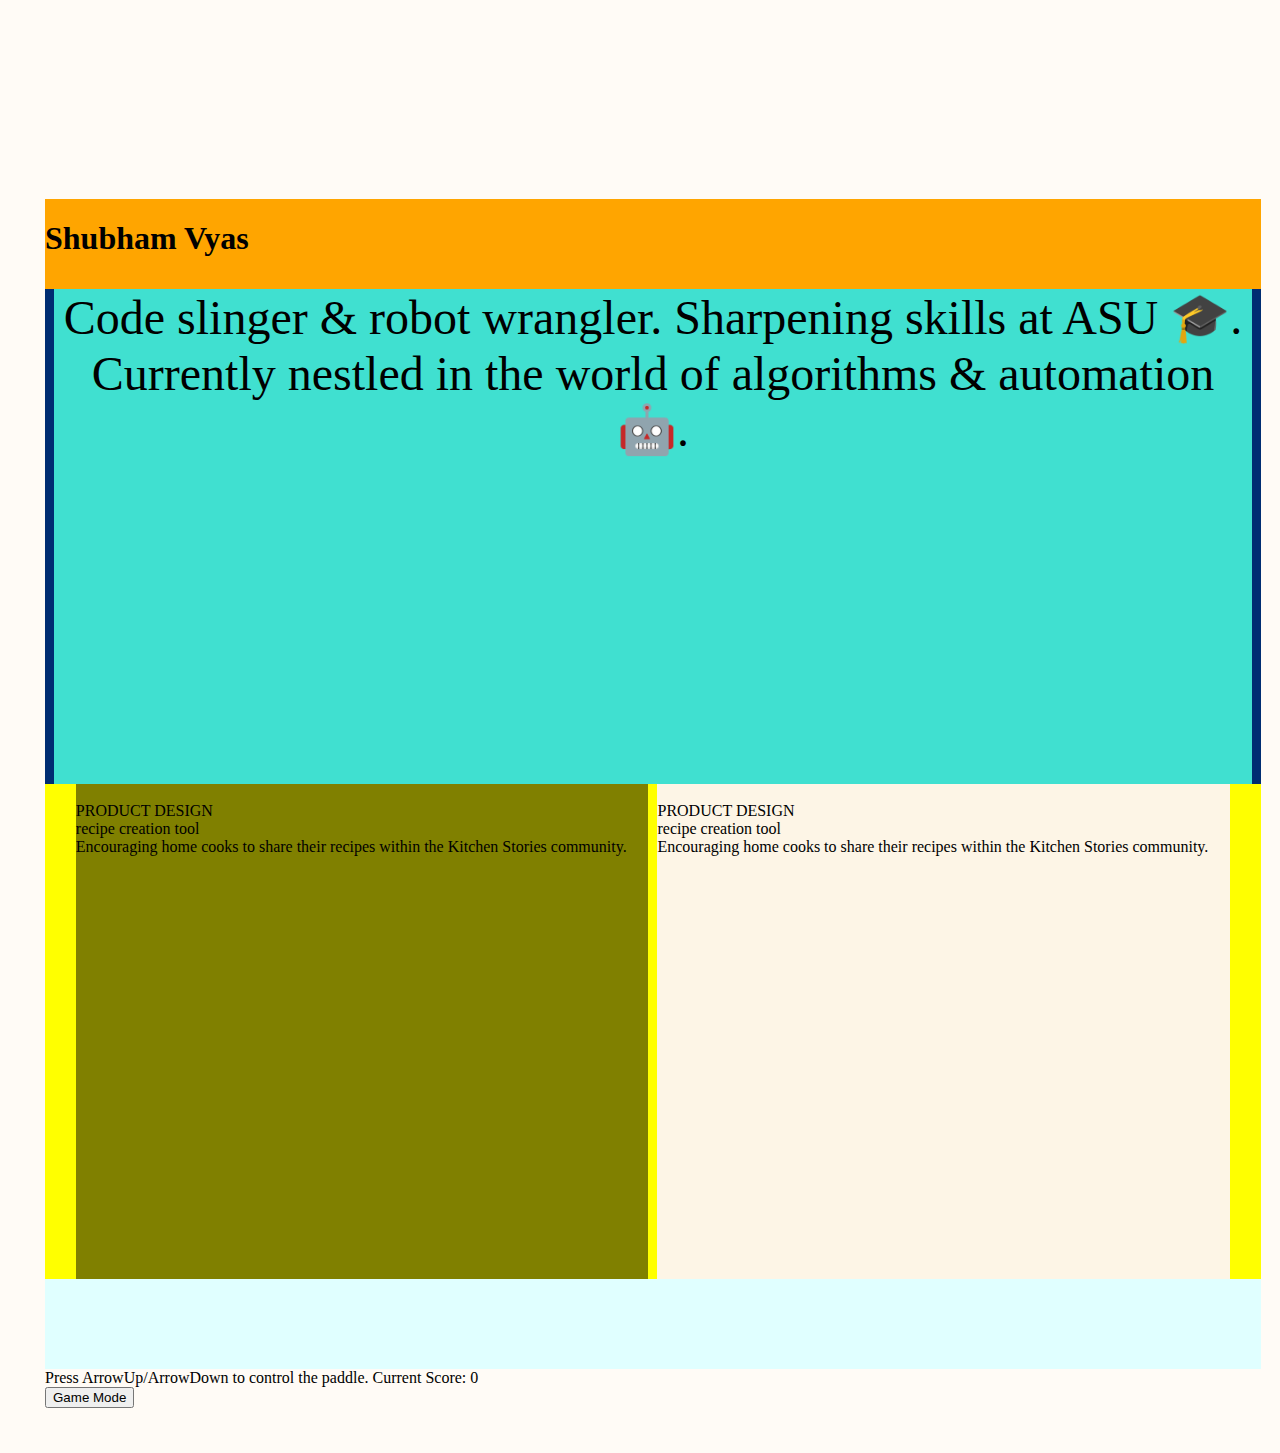
==== index.html @ 84dfbd9e "card structure created | header section updated" ====
<!DOCTYPE html>
<html lang="en">
<head>
  <meta charset="UTF-8">
  <meta http-equiv="X-UA-Compatible" content="IE=edge">
  <meta name="viewport" content="width=device-width, initial-scale=1.0">
  <link rel="stylesheet" href="./css/index.css">
  <link rel="stylesheet" href="https://cdnjs.cloudflare.com/ajax/libs/animate.css/4.1.1/animate.min.css"/>
  <link rel="preconnect" href="https://fonts.googleapis.com">
<link rel="preconnect" href="https://fonts.gstatic.com" crossorigin>
<link href="https://fonts.googleapis.com/css2?family=Flow+Rounded&family=Montserrat:wght@100;200;400;500;600;700&family=Playfair+Display:ital@0;1&family=Roboto+Mono:ital,wght@0,200;0,500;1,700&display=swap" rel="stylesheet">
<script src="./js/pingpong.js"></script>
  <title>Document</title>
</head>
<body>
  <canvas id="pingPongCanvas"></canvas>
  

  <div id="navbar">
    <a href="#home">Home</a>
    <a href="#news">News</a>
    <a href="#contact">Contact</a>
  </div>
  <div class="header">
    <h1>Shubham Vyas</h1>
  </div>
  
  <div class="introduction-container">
    <div class="introduction-inner animate__animated animate__fadeIn">
        Code slinger & robot wrangler.
        Sharpening skills at ASU 🎓. Currently nestled in the 
        world of algorithms & automation 🤖.
    </div>
</div>

  </div>
  <div class="projects">
    <div class="projects-item animate__fadeInUp animate__animated">
      <div class="card-image">
        <!-- <a href="https://shubhamvyas.com"> -->
          <img src="https://plus.unsplash.com/premium_photo-1682125172457-db4ee420e7d2?auto=format&fit=crop&q=80&w=1974&ixlib=rb-4.0.3&ixid=M3wxMjA3fDB8MHxwaG90by1wYWdlfHx8fGVufDB8fHx8fA%3D%3D" alt="">
        <!-- </a> -->
      </div>
      <div class="card-category">
        PRODUCT DESIGN
      </div>
      <div class="card-title">
        recipe creation tool
      </div>
      <div class="card-blurb">
        Encouraging home cooks to share their recipes within the Kitchen Stories community.
      </div>
    </div>

    <div class="projects-item animate__fadeInUp animate__animated">
      <div class="card-image">
        <div class="card-image">
          <!-- <a href="https://shubhamvyas.com"> -->
            <img src="https://images.unsplash.com/photo-1526920929362-5b26677c148c?auto=format&fit=crop&q=80&w=2076&ixlib=rb-4.0.3&ixid=M3wxMjA3fDB8MHxwaG90by1wYWdlfHx8fGVufDB8fHx8fA%3D%3D" alt="">
          <!-- </a> -->
        </div>
      </div>
      <div class="card-category">
        PRODUCT DESIGN
      </div>
      <div class="card-title">
        recipe creation tool
      </div>
      <div class="card-blurb">
        Encouraging home cooks to share their recipes within the Kitchen Stories community.
      </div>
    </div>
    
    
    </div>
    
  </div>
  
  <div class="footer"></div>
  <div class="game-controls">
    <div class="game-instructions">
        Press ArrowUp/ArrowDown to control the paddle. Current Score: <span id="gameScore">0</span>
    </div>
    <button id="gameModeButton">Game Mode</button>
</div>



  </body>
  <script>
    // When the user scrolls down 20px from the top of the document, slide down the navbar
    window.onscroll = function() {scrollFunction()};
    
    function scrollFunction() {
      if (document.body.scrollTop > 20 || document.documentElement.scrollTop > 20) {
        document.getElementById("navbar").style.top = "0";
      } else {
        document.getElementById("navbar").style.top = "-50px";
        
      }
    }



// ... your existing scripts ...



    </script>
    
</html>
---- css/index.css ----
/* Define standard variables and values for website */
body {
  background-color: #FFFBF6;
  margin: 5vh;
  padding: 0; }

#navbar {
  background-color: #FFFBF6;
  position: fixed;
  top: -50px;
  width: 100%;
  display: block;
  transition: top 0.3s;
  height: 10vh; }

#navbar a {
  float: left;
  display: block;
  color: paleturquoise;
  text-align: center;
  padding: 15px;
  text-decoration: none;
  font-size: 17px; }

.header {
  background-color: orange;
  display: flex;
  height: 10vh;
  width: 95vw; }

.introduction-container {
  background-color: #002D72;
  height: 55vh;
  width: 95vw;
  display: grid;
  grid-template-columns: auto auto auto auto;
  grid-column-gap: 1vh;
  font-size: 3rem;
  text-align: center; }

.introduction-inner {
  background-color: turquoise;
  grid-column: 2/4; }

.projects {
  background-color: yellow;
  min-height: 55vh;
  width: 95vw;
  display: grid;
  grid-template-columns: auto auto auto auto;
  grid-auto-rows: 55vh;
  gap: 1vh; }

/* Grid items - odd ones */
.projects > *:nth-child(odd) {
  background-color: olive;
  grid-column: 2; }

/* Grid items - even ones */
.projects > *:nth-child(even) {
  background-color: oldlace;
  grid-column: 3; }

.footer {
  background-color: lightcyan;
  height: 10vh;
  width: 95vw; }

/*# sourceMappingURL=index.css.map */
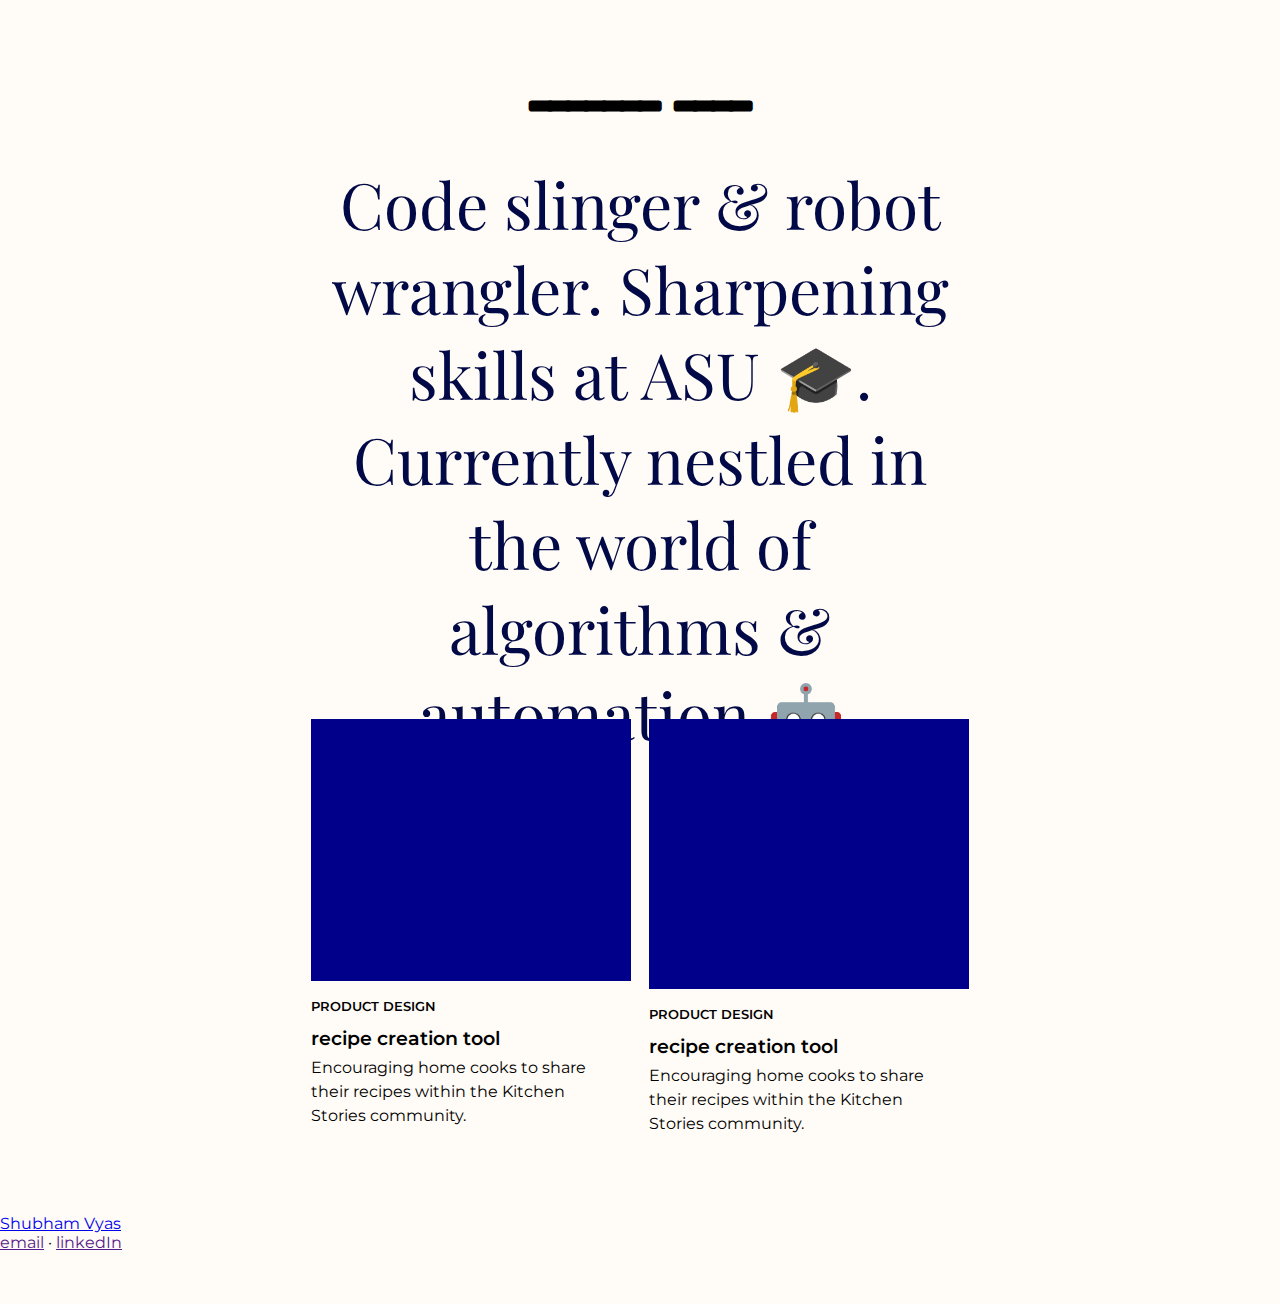
==== commit 4caed232: "footer updated | html strucutre added" ====
--- a/index.html
+++ b/index.html
@@ -13,14 +13,14 @@
   <title>Document</title>
 </head>
 <body>
-  <canvas id="pingPongCanvas"></canvas>
+  <!-- <canvas id="pingPongCanvas"></canvas> -->
   
 
-  <div id="navbar">
+  <!-- <div id="navbar">
     <a href="#home">Home</a>
     <a href="#news">News</a>
     <a href="#contact">Contact</a>
-  </div>
+  </div> -->
   <div class="header">
     <h1>Shubham Vyas</h1>
   </div>
@@ -76,14 +76,17 @@
     
   </div>
   
-  <div class="footer"></div>
-  <div class="game-controls">
-    <div class="game-instructions">
-        Press ArrowUp/ArrowDown to control the paddle. Current Score: <span id="gameScore">0</span>
+  <div class="footer">
+    <div class="name">
+      <a href="shubhamvyas.com">Shubham Vyas</a>
     </div>
-    <button id="gameModeButton">Game Mode</button>
-</div>
-
+    <div class="social">
+      <a href="">email</a> 
+      <span> · </span>
+      <a href="">linkedIn</a>
+    </div>
+  </div>
+  
 
 
   </body>
--- a/css/index.css
+++ b/css/index.css
@@ -1,8 +1,23 @@
 /* Define standard variables and values for website */
+html {
+  height: 100%;
+  display: flex;
+  height: 100%;
+  width: 100%;
+  flex-direction: column;
+  justify-content: center;
+  align-items: center; }
+
 body {
+  height: 100%;
   background-color: #FFFBF6;
-  margin: 5vh;
-  padding: 0; }
+  overflow-x: hidden;
+  font-family: 'Montserrat', sans-serif;
+  position: relative; }
+
+#navbar, .text-container, .header, .introduction-container, .projects, .footer, .text {
+  z-index: 2;
+  position: relative; }
 
 #navbar {
   background-color: #FFFBF6;
@@ -13,57 +28,155 @@
   transition: top 0.3s;
   height: 10vh; }
 
-#navbar a {
-  float: left;
-  display: block;
-  color: paleturquoise;
-  text-align: center;
-  padding: 15px;
-  text-decoration: none;
-  font-size: 17px; }
-
 .header {
-  background-color: orange;
+  margin-top: 5vh;
   display: flex;
-  height: 10vh;
-  width: 95vw; }
+  justify-content: center;
+  align-items: flex-end;
+  min-height: 10vh;
+  width: 100vw;
+  font-family: 'Flow Rounded'; }
 
 .introduction-container {
-  background-color: #002D72;
-  height: 55vh;
-  width: 95vw;
+  margin-top: 2vh;
+  height: 60vh;
+  width: 100vw;
   display: grid;
-  grid-template-columns: auto auto auto auto;
-  grid-column-gap: 1vh;
-  font-size: 3rem;
-  text-align: center; }
+  grid-template-columns: 1fr 25vw 25vw 1fr;
+  /* Adjust the '200px' to your desired fixed width */
+  gap: 2vh;
+  font-size: 4rem;
+  align-items: top;
+  font-weight: 400;
+  color: #020947;
+  font-family: 'Playfair Display'; }
+
+.cryptic_text {
+  font-family: 'Playfair Display'; }
 
 .introduction-inner {
-  background-color: turquoise;
-  grid-column: 2/4; }
+  text-align: center;
+  grid-column: 2/4;
+  display: flex;
+  justify-content: flex;
+  align-items: top;
+  animation: mymove 5s; }
 
+@keyframes mymove {
+  from {
+    font-size: 2rem; }
+  to {
+    font-size: 1rem; } }
 .projects {
-  background-color: yellow;
-  min-height: 55vh;
-  width: 95vw;
+  margin-top: 2vh;
+  min-height: 50vh;
+  width: 100vw;
   display: grid;
-  grid-template-columns: auto auto auto auto;
+  grid-template-columns: 1fr 25vw 25vw 1fr;
+  /* Adjust the '200px' to your desired fixed width */
   grid-auto-rows: 55vh;
-  gap: 1vh; }
+  gap: 2vh; }
 
 /* Grid items - odd ones */
 .projects > *:nth-child(odd) {
-  background-color: olive;
-  grid-column: 2; }
+  grid-column: 2;
+  height: 90%;
+  display: flex;
+  flex-direction: column; }
 
 /* Grid items - even ones */
 .projects > *:nth-child(even) {
-  background-color: oldlace;
-  grid-column: 3; }
+  height: 90%;
+  grid-column: 3;
+  display: flex;
+  flex-direction: column; }
+
+.card-image {
+  background-color: darkblue;
+  height: 30vh;
+  width: 100%;
+  display: flex; }
+
+.card-image > img {
+  width: 100%;
+  height: auto;
+  object-fit: cover; }
+
+.card-category {
+  height: 2%;
+  width: 90%;
+  padding: 2vh;
+  padding-left: 0;
+  font-weight: 600;
+  font-size: .8rem; }
+
+.card-title {
+  height: 5%;
+  width: 90%;
+  font-weight: 600;
+  font-size: 1.2rem; }
+
+.card-blurb {
+  padding-top: .5rem;
+  line-height: 1.5rem;
+  height: 25%;
+  width: 90%; }
 
 .footer {
-  background-color: lightcyan;
   height: 10vh;
-  width: 95vw; }
+  width: 100vw; }
+
+@media (max-height: 680px), screen and (orientation: portrait) {
+  body {
+    width: 90vw; }
+
+  .header {
+    font-size: .7rem;
+    justify-content: flex-start; }
+
+  .projects {
+    width: 90vw;
+    gap: 1px; }
+
+  .introduction-inner {
+    grid-column: 1/5;
+    font-size: 2rem;
+    text-align: left; }
+
+  .projects-item {
+    grid-column: 1/5 !important; } }
+.game-controls {
+  position: fixed;
+  bottom: 20px;
+  left: 50%;
+  transform: translateX(-50%);
+  z-index: 3;
+  background-color: rgba(255, 251, 246, 0.8);
+  padding: 10px;
+  border-radius: 8px; }
+
+.game-instructions {
+  display: inline-block;
+  margin-right: 20px; }
+
+button#gameModeButton {
+  background-color: #020947;
+  color: white;
+  border: none;
+  border-radius: 5px;
+  padding: 5px 15px;
+  cursor: pointer; }
+
+body.game-mode #navbar, body.game-mode .text-container, body.game-mode .header, body.game-mode .introduction-container, body.game-mode .projects, body.game-mode .footer, body.game-mode .text {
+  display: none; }
+
+body.game-mode .game-controls {
+  bottom: 50%;
+  transform: translate(-50%, 50%); }
+
+canvas {
+  position: absolute;
+  top: 0;
+  left: 0; }
 
 /*# sourceMappingURL=index.css.map */
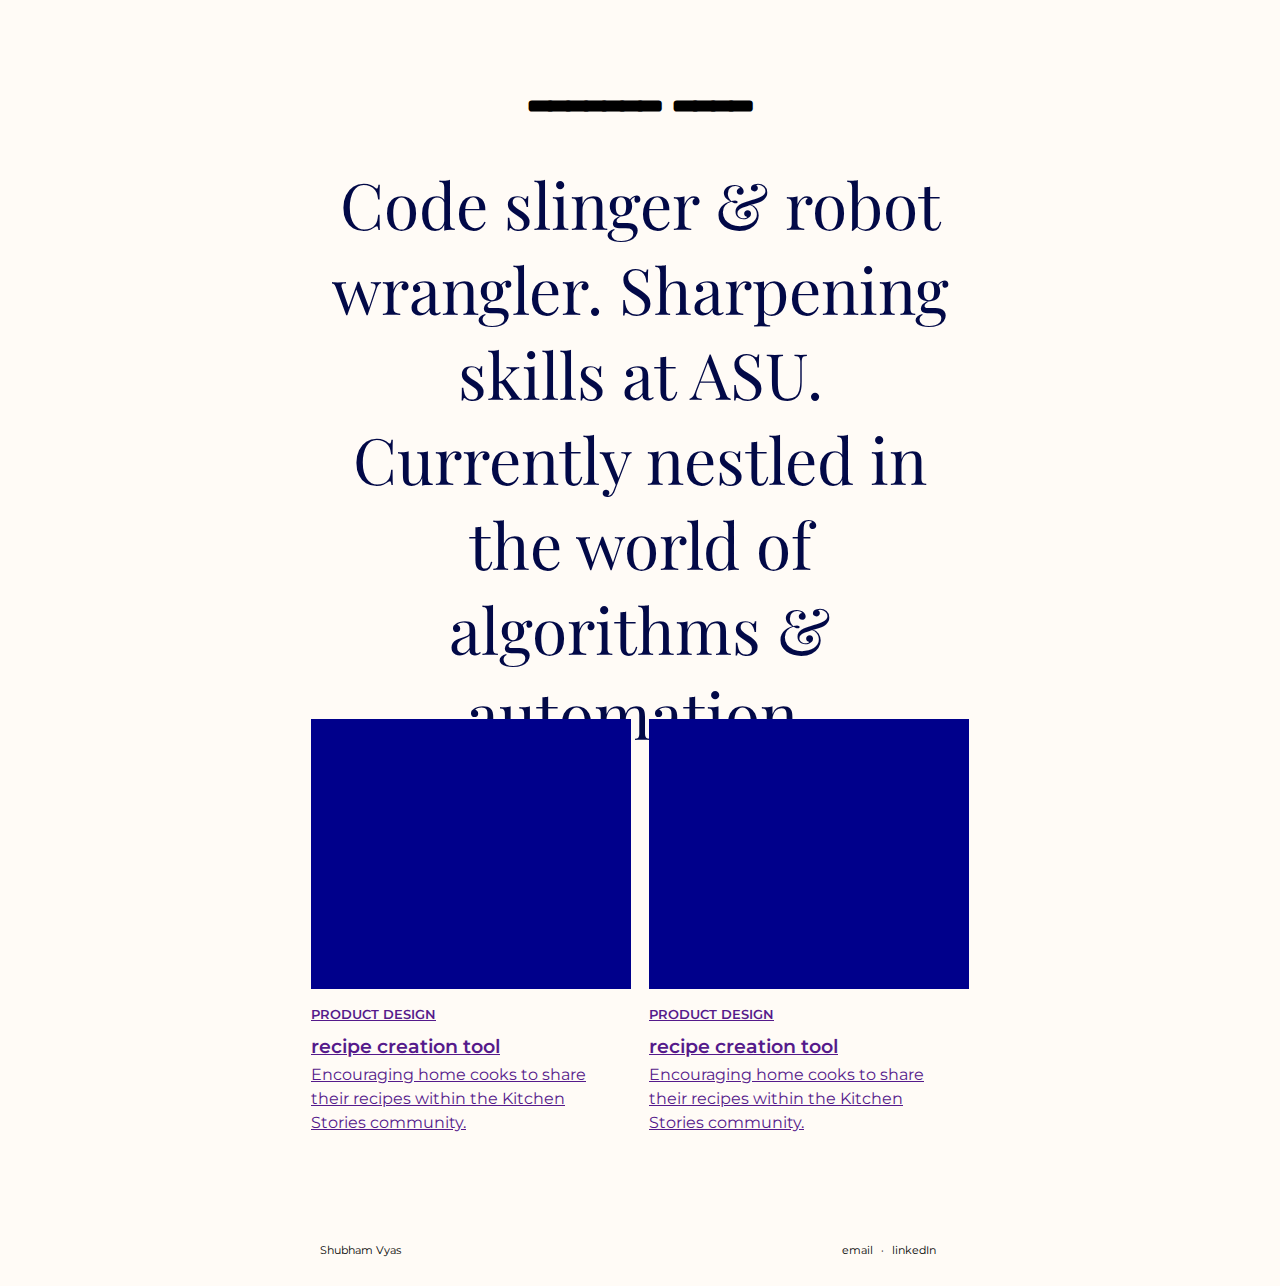
==== commit c672eb26: "HTML structure added to enable links in cards." ====
--- a/index.html
+++ b/index.html
@@ -28,13 +28,14 @@
   <div class="introduction-container">
     <div class="introduction-inner animate__animated animate__fadeIn">
         Code slinger & robot wrangler.
-        Sharpening skills at ASU 🎓. Currently nestled in the 
-        world of algorithms & automation 🤖.
+        Sharpening skills at ASU. Currently nestled in the 
+        world of algorithms & automation.
     </div>
 </div>
 
   </div>
   <div class="projects">
+    <a class="card-anchor"href="">
     <div class="projects-item animate__fadeInUp animate__animated">
       <div class="card-image">
         <!-- <a href="https://shubhamvyas.com"> -->
@@ -51,7 +52,8 @@
         Encouraging home cooks to share their recipes within the Kitchen Stories community.
       </div>
     </div>
-
+  </a>
+  <a class="card-anchor"href="">
     <div class="projects-item animate__fadeInUp animate__animated">
       <div class="card-image">
         <div class="card-image">
@@ -70,9 +72,9 @@
         Encouraging home cooks to share their recipes within the Kitchen Stories community.
       </div>
     </div>
-    
-    
+
     </div>
+  </a>
     
   </div>
   
--- a/css/index.css
+++ b/css/index.css
@@ -123,8 +123,35 @@
   width: 90%; }
 
 .footer {
-  height: 10vh;
-  width: 100vw; }
+  height: 8vh;
+  width: 50vw;
+  margin: 0 auto;
+  display: grid;
+  grid-template-columns: 75% 25%;
+  gap: 1vh;
+  font-size: .7rem; }
+
+.name > a {
+  text-decoration: none;
+  color: inherit; }
+
+.social > a {
+  text-decoration: none;
+  color: inherit; }
+
+.social > span {
+  padding-left: .5rem;
+  padding-right: .5rem; }
+
+.name {
+  display: flex;
+  justify-content: flex-start;
+  align-items: center; }
+
+.social {
+  display: flex;
+  justify-content: center;
+  align-items: center; }
 
 @media (max-height: 680px), screen and (orientation: portrait) {
   body {
@@ -144,39 +171,27 @@
     text-align: left; }
 
   .projects-item {
-    grid-column: 1/5 !important; } }
-.game-controls {
-  position: fixed;
-  bottom: 20px;
-  left: 50%;
-  transform: translateX(-50%);
-  z-index: 3;
-  background-color: rgba(255, 251, 246, 0.8);
-  padding: 10px;
-  border-radius: 8px; }
+    grid-column: 1/5 !important; }
 
-.game-instructions {
-  display: inline-block;
-  margin-right: 20px; }
+  .footer {
+    grid-template-columns: 100%;
+    grid-template-rows: 3vh 3vh;
+    gap: 0; }
 
-button#gameModeButton {
-  background-color: #020947;
-  color: white;
-  border: none;
-  border-radius: 5px;
-  padding: 5px 15px;
-  cursor: pointer; }
+  .social {
+    height: 100%;
+    width: 100%;
+    grid-row: 1;
+    grid-column: 1;
+    padding: 0;
+    margin: 0; }
 
-body.game-mode #navbar, body.game-mode .text-container, body.game-mode .header, body.game-mode .introduction-container, body.game-mode .projects, body.game-mode .footer, body.game-mode .text {
-  display: none; }
-
-body.game-mode .game-controls {
-  bottom: 50%;
-  transform: translate(-50%, 50%); }
-
-canvas {
-  position: absolute;
-  top: 0;
-  left: 0; }
+  .name {
+    height: 100%;
+    width: 100%;
+    grid-row: 2;
+    padding: 0;
+    margin: 0;
+    justify-content: center; } }
 
 /*# sourceMappingURL=index.css.map */
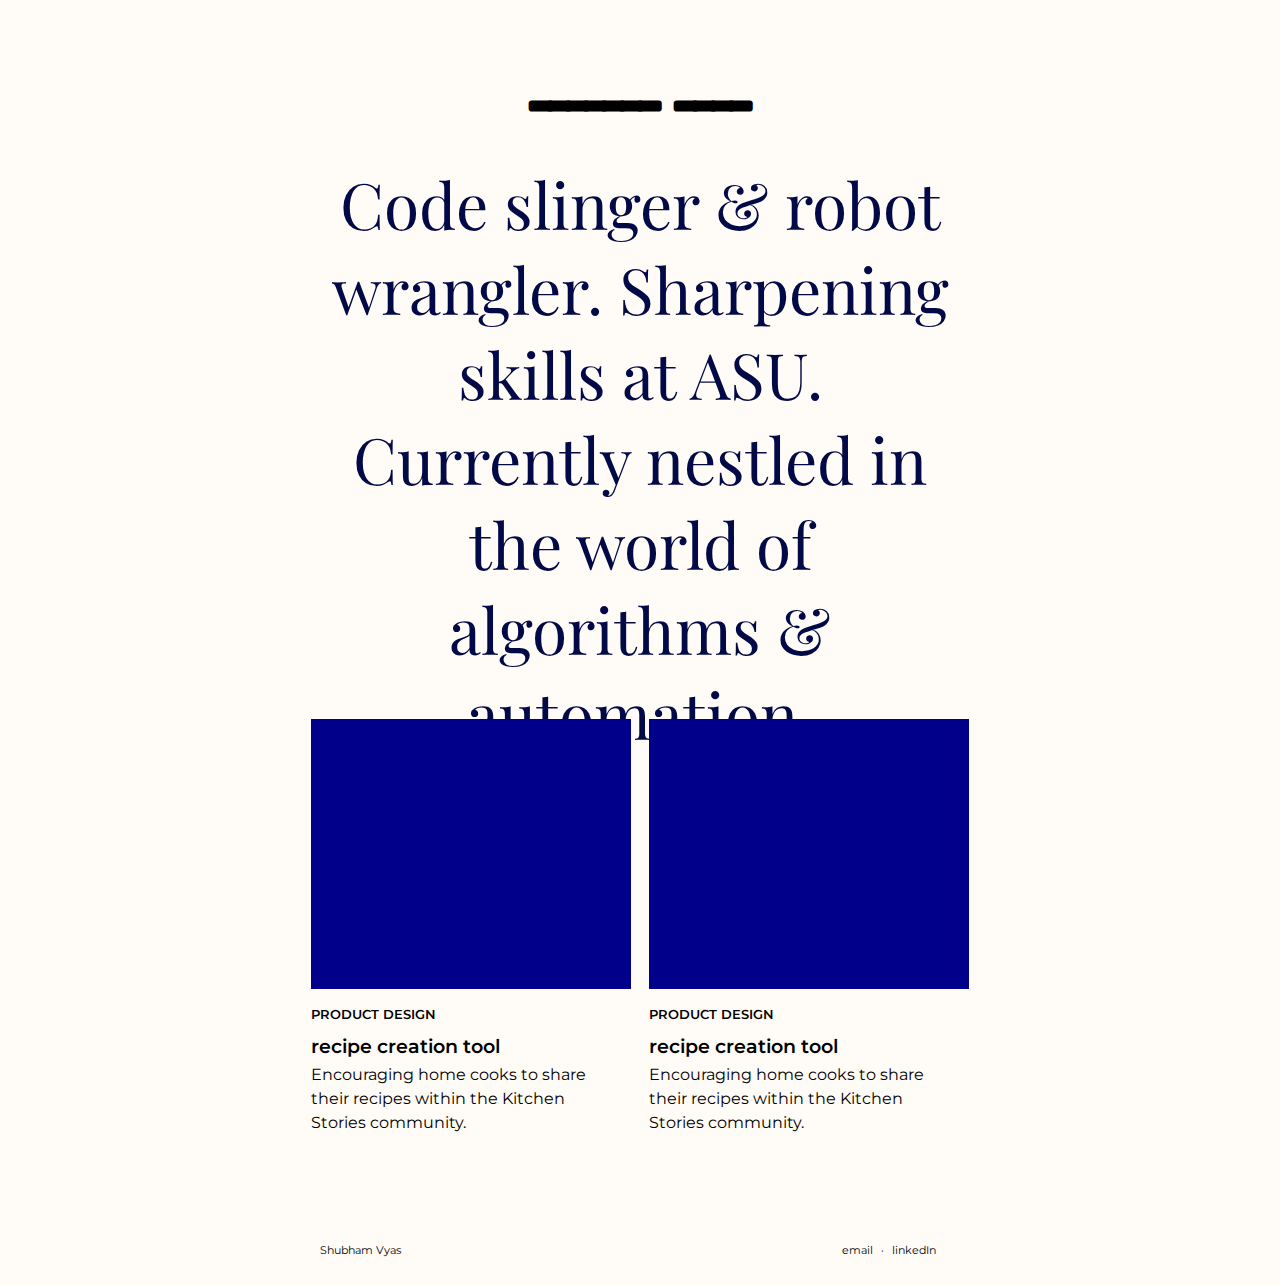
==== commit 2dc9094d: "footer links updated" ====
--- a/index.html
+++ b/index.html
@@ -80,12 +80,12 @@
   
   <div class="footer">
     <div class="name">
-      <a href="shubhamvyas.com">Shubham Vyas</a>
+      <a href="https://shubhamvyas.com">Shubham Vyas</a>
     </div>
     <div class="social">
-      <a href="">email</a> 
+      <a href="mailto:svyas10@asu.com" target="_blank">email</a> 
       <span> · </span>
-      <a href="">linkedIn</a>
+      <a href="https://www.linkedin.com/in/vyashubham/" target="_blank">linkedIn</a>
     </div>
   </div>
   
--- a/css/index.css
+++ b/css/index.css
@@ -15,9 +15,9 @@
   font-family: 'Montserrat', sans-serif;
   position: relative; }
 
-#navbar, .text-container, .header, .introduction-container, .projects, .footer, .text {
-  z-index: 2;
-  position: relative; }
+.card-anchor {
+  text-decoration: none;
+  color: inherit; }
 
 #navbar {
   background-color: #FFFBF6;
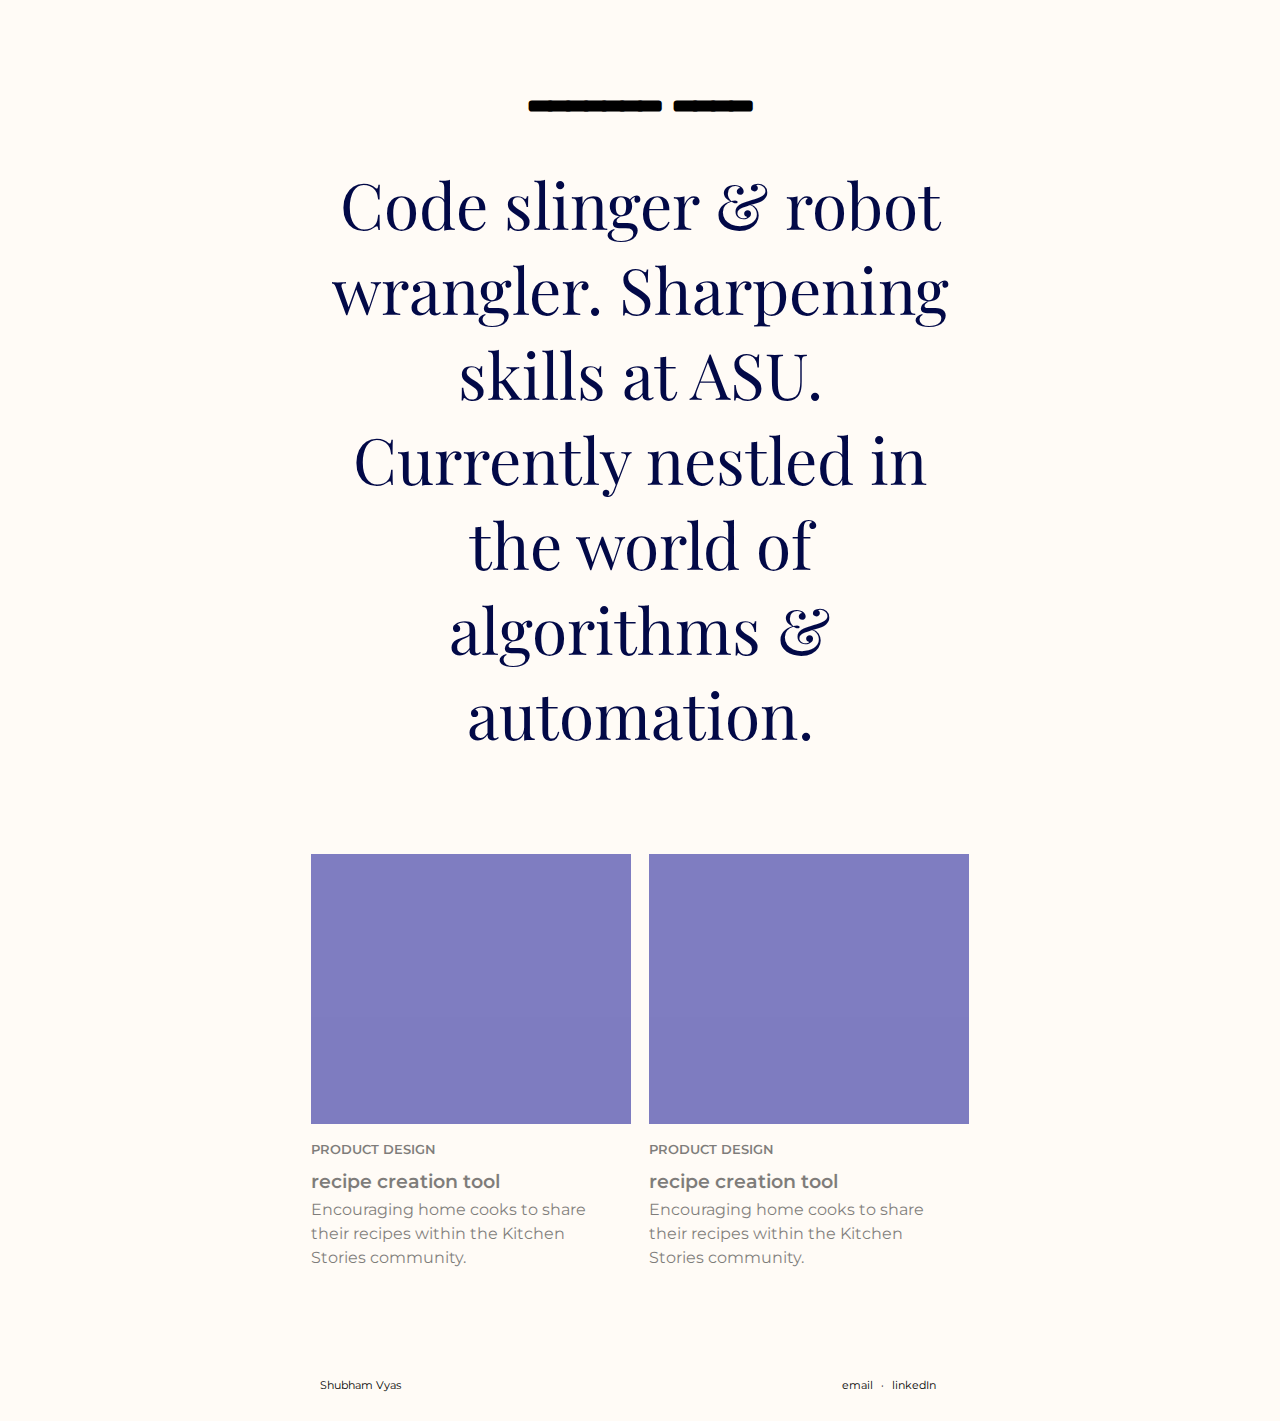
==== commit ea7efc1d: "cade fadein animation added" ====
--- a/index.html
+++ b/index.html
@@ -1,116 +1,141 @@
 <!DOCTYPE html>
 <html lang="en">
-<head>
-  <meta charset="UTF-8">
-  <meta http-equiv="X-UA-Compatible" content="IE=edge">
-  <meta name="viewport" content="width=device-width, initial-scale=1.0">
-  <link rel="stylesheet" href="./css/index.css">
-  <link rel="stylesheet" href="https://cdnjs.cloudflare.com/ajax/libs/animate.css/4.1.1/animate.min.css"/>
-  <link rel="preconnect" href="https://fonts.googleapis.com">
-<link rel="preconnect" href="https://fonts.gstatic.com" crossorigin>
-<link href="https://fonts.googleapis.com/css2?family=Flow+Rounded&family=Montserrat:wght@100;200;400;500;600;700&family=Playfair+Display:ital@0;1&family=Roboto+Mono:ital,wght@0,200;0,500;1,700&display=swap" rel="stylesheet">
-<script src="./js/pingpong.js"></script>
-  <title>Document</title>
-</head>
-<body>
-  <!-- <canvas id="pingPongCanvas"></canvas> -->
-  
+    <head>
+        <meta charset="UTF-8" />
+        <meta http-equiv="X-UA-Compatible" content="IE=edge" />
+        <meta name="viewport" content="width=device-width, initial-scale=1.0" />
+        <link rel="stylesheet" href="./css/index.css" />
+        <link rel="stylesheet" href="https://cdnjs.cloudflare.com/ajax/libs/animate.css/4.1.1/animate.min.css" />
+        <link rel="preconnect" href="https://fonts.googleapis.com" />
+        <link rel="preconnect" href="https://fonts.gstatic.com" crossorigin />
+        <link href="https://fonts.googleapis.com/css2?family=Flow+Rounded&family=Montserrat:wght@100;200;400;500;600;700&family=Playfair+Display:ital@0;1&family=Roboto+Mono:ital,wght@0,200;0,500;1,700&display=swap" rel="stylesheet" />
+        <!-- <script src="./js/pingpong.js"></script> -->
+        <title>Document</title>
+        <style>
+            /* Initial CSS styles */
+            .your-element {
+                /* display: block; */
+                opacity: 0.5;
+                transition: opacity 0.3s ease-in-out; /* smooth transition */
+                /* Just adding some styles to visualize the element. You can remove or adjust these */
+                /* width: 100%;
+            height: 20vh; */
+                background-color: red;
+                /* margin: 1000px 0; Large margin to ensure scrolling */
+            }
+        </style>
+    </head>
+    <body>
+        <!-- <canvas id="pingPongCanvas"></canvas> -->
 
-  <!-- <div id="navbar">
+        <!-- <div id="navbar">
     <a href="#home">Home</a>
     <a href="#news">News</a>
     <a href="#contact">Contact</a>
   </div> -->
-  <div class="header">
-    <h1>Shubham Vyas</h1>
-  </div>
-  
-  <div class="introduction-container">
-    <div class="introduction-inner animate__animated animate__fadeIn">
-        Code slinger & robot wrangler.
-        Sharpening skills at ASU. Currently nestled in the 
-        world of algorithms & automation.
-    </div>
-</div>
+        <div class="header animate__animated animate__headShake">
+            <h1>Shubham Vyas</h1>
+        </div>
 
-  </div>
-  <div class="projects">
-    <a class="card-anchor"href="">
-    <div class="projects-item animate__fadeInUp animate__animated">
-      <div class="card-image">
-        <!-- <a href="https://shubhamvyas.com"> -->
-          <img src="https://plus.unsplash.com/premium_photo-1682125172457-db4ee420e7d2?auto=format&fit=crop&q=80&w=1974&ixlib=rb-4.0.3&ixid=M3wxMjA3fDB8MHxwaG90by1wYWdlfHx8fGVufDB8fHx8fA%3D%3D" alt="">
-        <!-- </a> -->
-      </div>
-      <div class="card-category">
-        PRODUCT DESIGN
-      </div>
-      <div class="card-title">
-        recipe creation tool
-      </div>
-      <div class="card-blurb">
-        Encouraging home cooks to share their recipes within the Kitchen Stories community.
-      </div>
-    </div>
-  </a>
-  <a class="card-anchor"href="">
-    <div class="projects-item animate__fadeInUp animate__animated">
-      <div class="card-image">
-        <div class="card-image">
-          <!-- <a href="https://shubhamvyas.com"> -->
-            <img src="https://images.unsplash.com/photo-1526920929362-5b26677c148c?auto=format&fit=crop&q=80&w=2076&ixlib=rb-4.0.3&ixid=M3wxMjA3fDB8MHxwaG90by1wYWdlfHx8fGVufDB8fHx8fA%3D%3D" alt="">
-          <!-- </a> -->
+        <div class="introduction-container">
+            <div class="introduction-inner animate__animated animate__fadeIn">
+                Code slinger & robot wrangler. Sharpening skills at ASU. Currently nestled in the world of algorithms & automation.
+            </div>
         </div>
-      </div>
-      <div class="card-category">
-        PRODUCT DESIGN
-      </div>
-      <div class="card-title">
-        recipe creation tool
-      </div>
-      <div class="card-blurb">
-        Encouraging home cooks to share their recipes within the Kitchen Stories community.
-      </div>
-    </div>
 
-    </div>
-  </a>
-    
-  </div>
-  
-  <div class="footer">
-    <div class="name">
-      <a href="https://shubhamvyas.com">Shubham Vyas</a>
-    </div>
-    <div class="social">
-      <a href="mailto:svyas10@asu.com" target="_blank">email</a> 
-      <span> · </span>
-      <a href="https://www.linkedin.com/in/vyashubham/" target="_blank">linkedIn</a>
-    </div>
-  </div>
-  
+        <div class="projects">
+            <a class="card-anchor" href="">
+                <div class="projects-item animate__fadeInUp animate__animated">
+                    <div class="card-image">
+                        <!-- <a href="https://shubhamvyas.com"> -->
+                        <img src="https://plus.unsplash.com/premium_photo-1682125172457-db4ee420e7d2?auto=format&fit=crop&q=80&w=1974&ixlib=rb-4.0.3&ixid=M3wxMjA3fDB8MHxwaG90by1wYWdlfHx8fGVufDB8fHx8fA%3D%3D" alt="" />
+                        <!-- </a> -->
+                    </div>
+                    <div class="card-category">
+                        PRODUCT DESIGN
+                    </div>
+                    <div class="card-title">
+                        recipe creation tool
+                    </div>
+                    <div class="card-blurb">
+                        Encouraging home cooks to share their recipes within the Kitchen Stories community.
+                    </div>
+                </div>
+            </a>
+            <a class="card-anchor" href="">
+                <div class="projects-item animate__fadeInUp animate__animated">
+                    <div class="card-image">
+                        <div class="card-image">
+                            <!-- <a href="https://shubhamvyas.com"> -->
+                            <img src="https://images.unsplash.com/photo-1526920929362-5b26677c148c?auto=format&fit=crop&q=80&w=2076&ixlib=rb-4.0.3&ixid=M3wxMjA3fDB8MHxwaG90by1wYWdlfHx8fGVufDB8fHx8fA%3D%3D" alt="" />
+                            <!-- </a> -->
+                        </div>
+                    </div>
+                    <div class="card-category">
+                        PRODUCT DESIGN
+                    </div>
+                    <div class="card-title">
+                        recipe creation tool
+                    </div>
+                    <div class="card-blurb">
+                        Encouraging home cooks to share their recipes within the Kitchen Stories community.
+                    </div>
+                </div>
+            </a>
+            
+        </div>
 
+        <div class="footer">
+            <div class="name">
+                <a href="https://shubhamvyas.com">Shubham Vyas</a>
+            </div>
+            <div class="social">
+                <a href="mailto:svyas10@asu.com" target="_blank">email</a>
+                <span> · </span>
+                <a href="https://www.linkedin.com/in/vyashubham/" target="_blank">linkedIn</a>
+            </div>
+        </div>
+    </body>
+    <script>
+        // When the user scrolls down 20px from the top of the document, slide down the navbar
+        window.onscroll = function () {
+            scrollFunction();
+        };
 
-  </body>
-  <script>
-    // When the user scrolls down 20px from the top of the document, slide down the navbar
-    window.onscroll = function() {scrollFunction()};
-    
-    function scrollFunction() {
-      if (document.body.scrollTop > 20 || document.documentElement.scrollTop > 20) {
-        document.getElementById("navbar").style.top = "0";
-      } else {
-        document.getElementById("navbar").style.top = "-50px";
-        
-      }
-    }
+        function scrollFunction() {
+            if (document.body.scrollTop > 20 || document.documentElement.scrollTop > 20) {
+                document.getElementById("navbar").style.top = "0";
+            } else {
+                document.getElementById("navbar").style.top = "-50px";
+            }
+        }
 
+        // ... your existing scripts ...
+        const elements = document.querySelectorAll(".projects > *:nth-child(odd), .projects > *:nth-child(even)");
 
+        const isInViewport = (elem) => {
+            const bounding = elem.getBoundingClientRect();
+            return (
+                bounding.top + bounding.height / 2 >= 0 &&
+                bounding.left + bounding.width / 2 >= 0 &&
+                bounding.bottom - bounding.height / 2 <= (window.innerHeight || document.documentElement.clientHeight) &&
+                bounding.right - bounding.width / 2 <= (window.innerWidth || document.documentElement.clientWidth)
+            );
+        };
 
-// ... your existing scripts ...
+        const checkOpacity = () => {
+            elements.forEach((element) => {
+                if (isInViewport(element)) {
+                    element.style.opacity = "1";
+                } else {
+                    element.style.opacity = "0.5";
+                }
+            });
+        };
 
+        window.addEventListener("scroll", checkOpacity);
 
-
+        // Initial check
+        document.addEventListener("DOMContentLoaded", checkOpacity);
     </script>
-    
-</html>+</html>
--- a/css/index.css
+++ b/css/index.css
@@ -39,7 +39,7 @@
 
 .introduction-container {
   margin-top: 2vh;
-  height: 60vh;
+  height: 75vh;
   width: 100vw;
   display: grid;
   grid-template-columns: 1fr 25vw 25vw 1fr;
@@ -51,9 +51,6 @@
   color: #020947;
   font-family: 'Playfair Display'; }
 
-.cryptic_text {
-  font-family: 'Playfair Display'; }
-
 .introduction-inner {
   text-align: center;
   grid-column: 2/4;
@@ -62,11 +59,6 @@
   align-items: top;
   animation: mymove 5s; }
 
-@keyframes mymove {
-  from {
-    font-size: 2rem; }
-  to {
-    font-size: 1rem; } }
 .projects {
   margin-top: 2vh;
   min-height: 50vh;
@@ -78,18 +70,30 @@
   gap: 2vh; }
 
 /* Grid items - odd ones */
-.projects > *:nth-child(odd) {
+.projects > * {
   grid-column: 2;
   height: 90%;
   display: flex;
-  flex-direction: column; }
+  flex-direction: column;
+  opacity: 0.5;
+  transition: opacity 0.3s ease-in-out;
+  /* smooth transition */
+  /* Just adding some styles to visualize the element. You can remove or adjust these */
+  /* width: 100%;
+            height: 20vh; */ }
 
 /* Grid items - even ones */
 .projects > *:nth-child(even) {
   height: 90%;
   grid-column: 3;
   display: flex;
-  flex-direction: column; }
+  flex-direction: column;
+  opacity: 0.5;
+  transition: opacity 0.3s ease-in-out;
+  /* smooth transition */
+  /* Just adding some styles to visualize the element. You can remove or adjust these */
+  /* width: 100%;
+            height: 20vh; */ }
 
 .card-image {
   background-color: darkblue;
@@ -121,6 +125,16 @@
   line-height: 1.5rem;
   height: 25%;
   width: 90%; }
+
+.cardfade {
+  opacity: 0.5;
+  transition: opacity 0.3s ease-in-out;
+  /* smooth transition */
+  /* Just adding some styles to visualize the element. You can remove or adjust these */
+  width: 200px;
+  height: 200px;
+  background-color: red;
+  /* margin: 1000px 0; Large margin to ensure scrolling */ }
 
 .footer {
   height: 8vh;
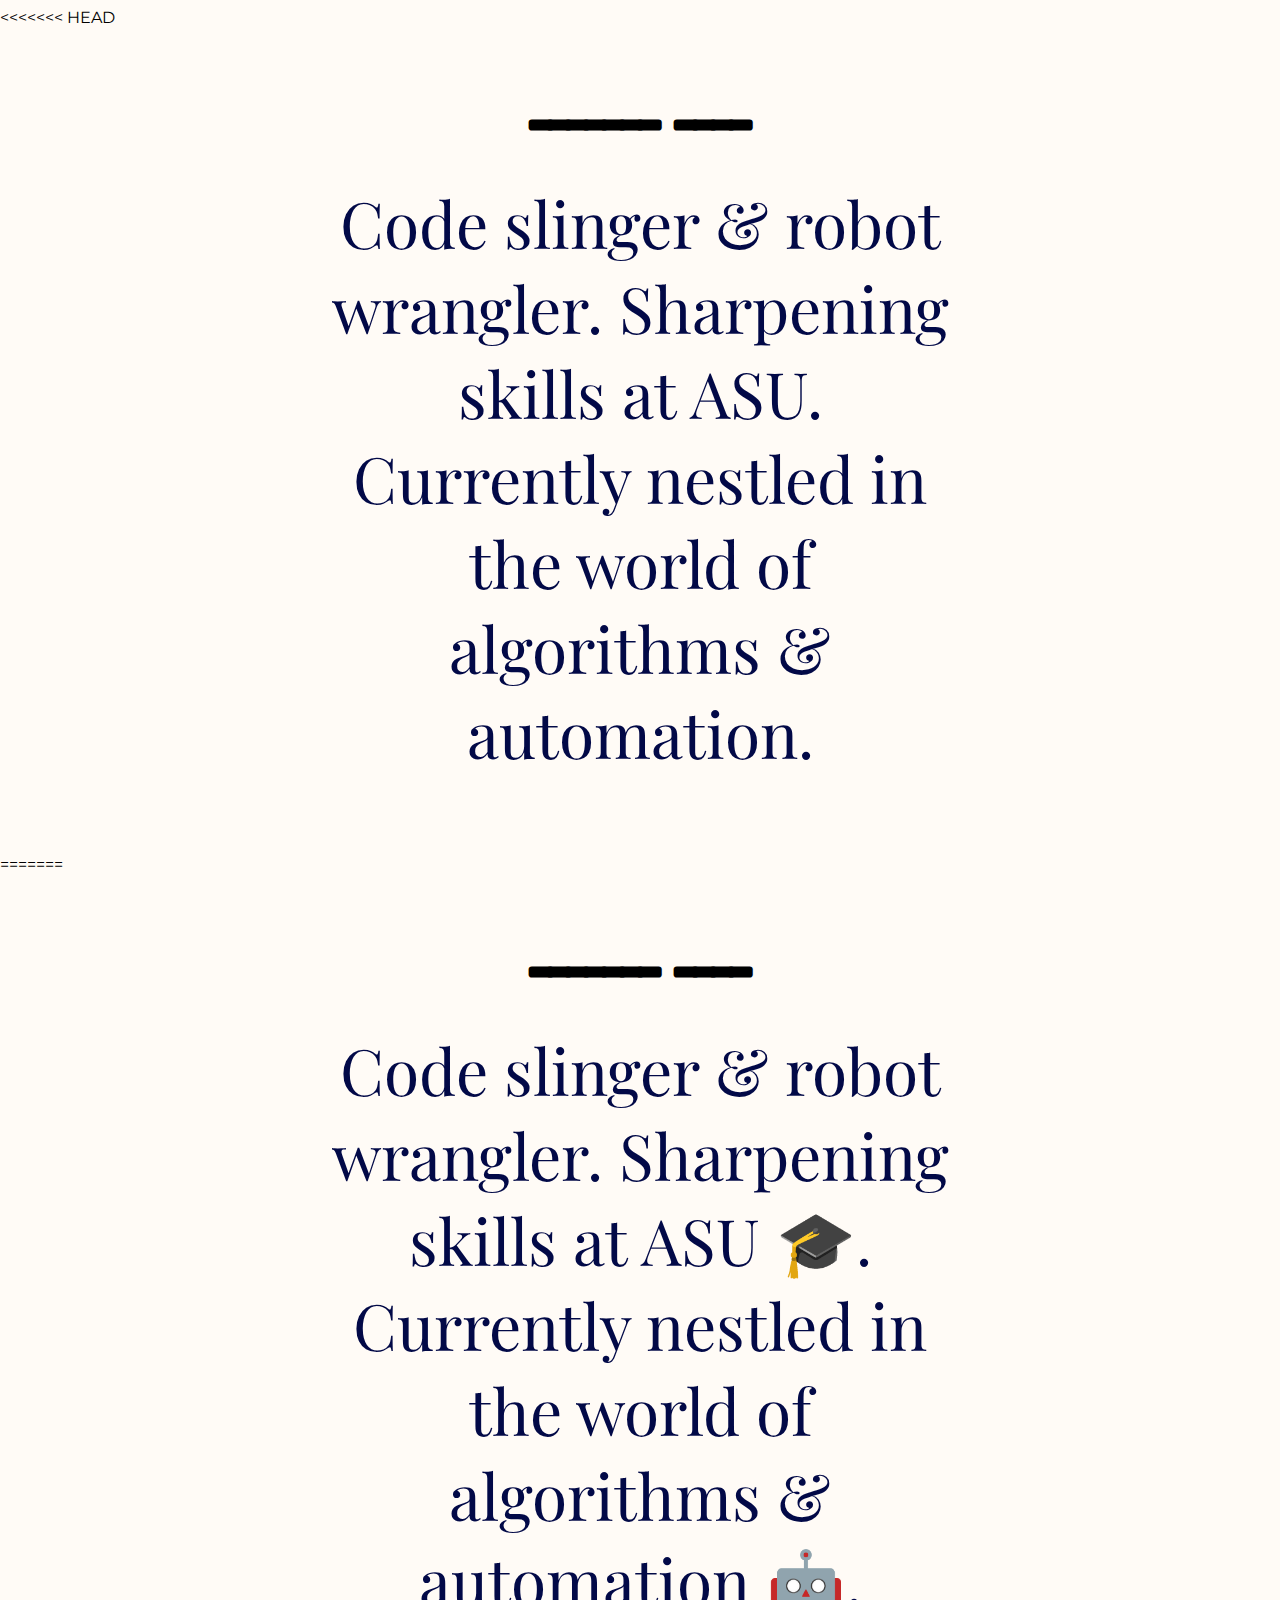
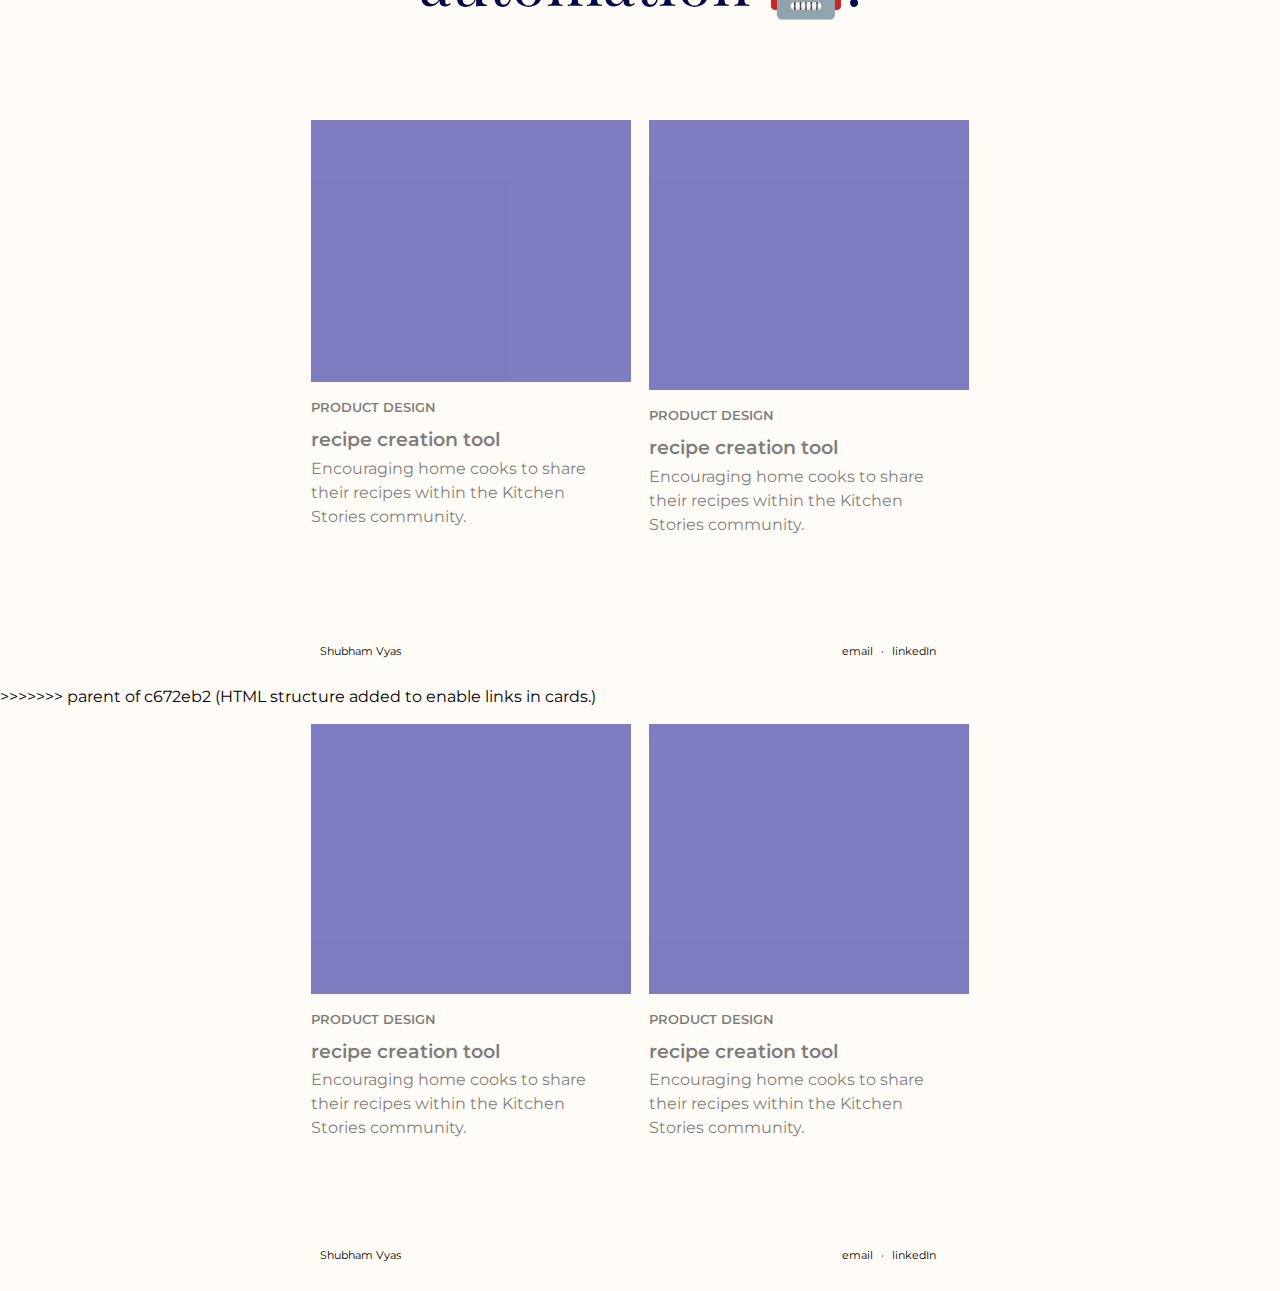
==== commit 59af95d0: "Revert "HTML structure added to enable links in cards."" ====
--- a/index.html
+++ b/index.html
@@ -33,6 +33,7 @@
     <a href="#news">News</a>
     <a href="#contact">Contact</a>
   </div> -->
+<<<<<<< HEAD
         <div class="header animate__animated animate__headShake">
             <h1>Shubham Vyas</h1>
         </div>
@@ -42,6 +43,74 @@
                 Code slinger & robot wrangler. Sharpening skills at ASU. Currently nestled in the world of algorithms & automation.
             </div>
         </div>
+=======
+  <div class="header">
+    <h1>Shubham Vyas</h1>
+  </div>
+  
+  <div class="introduction-container">
+    <div class="introduction-inner animate__animated animate__fadeIn">
+        Code slinger & robot wrangler.
+        Sharpening skills at ASU 🎓. Currently nestled in the 
+        world of algorithms & automation 🤖.
+    </div>
+</div>
+
+  </div>
+  <div class="projects">
+    <div class="projects-item animate__fadeInUp animate__animated">
+      <div class="card-image">
+        <!-- <a href="https://shubhamvyas.com"> -->
+          <img src="https://plus.unsplash.com/premium_photo-1682125172457-db4ee420e7d2?auto=format&fit=crop&q=80&w=1974&ixlib=rb-4.0.3&ixid=M3wxMjA3fDB8MHxwaG90by1wYWdlfHx8fGVufDB8fHx8fA%3D%3D" alt="">
+        <!-- </a> -->
+      </div>
+      <div class="card-category">
+        PRODUCT DESIGN
+      </div>
+      <div class="card-title">
+        recipe creation tool
+      </div>
+      <div class="card-blurb">
+        Encouraging home cooks to share their recipes within the Kitchen Stories community.
+      </div>
+    </div>
+
+    <div class="projects-item animate__fadeInUp animate__animated">
+      <div class="card-image">
+        <div class="card-image">
+          <!-- <a href="https://shubhamvyas.com"> -->
+            <img src="https://images.unsplash.com/photo-1526920929362-5b26677c148c?auto=format&fit=crop&q=80&w=2076&ixlib=rb-4.0.3&ixid=M3wxMjA3fDB8MHxwaG90by1wYWdlfHx8fGVufDB8fHx8fA%3D%3D" alt="">
+          <!-- </a> -->
+        </div>
+      </div>
+      <div class="card-category">
+        PRODUCT DESIGN
+      </div>
+      <div class="card-title">
+        recipe creation tool
+      </div>
+      <div class="card-blurb">
+        Encouraging home cooks to share their recipes within the Kitchen Stories community.
+      </div>
+    </div>
+    
+    
+    </div>
+    
+  </div>
+  
+  <div class="footer">
+    <div class="name">
+      <a href="shubhamvyas.com">Shubham Vyas</a>
+    </div>
+    <div class="social">
+      <a href="">email</a> 
+      <span> · </span>
+      <a href="">linkedIn</a>
+    </div>
+  </div>
+  
+>>>>>>> parent of c672eb2 (HTML structure added to enable links in cards.)
 
         <div class="projects">
             <a class="card-anchor" href="">
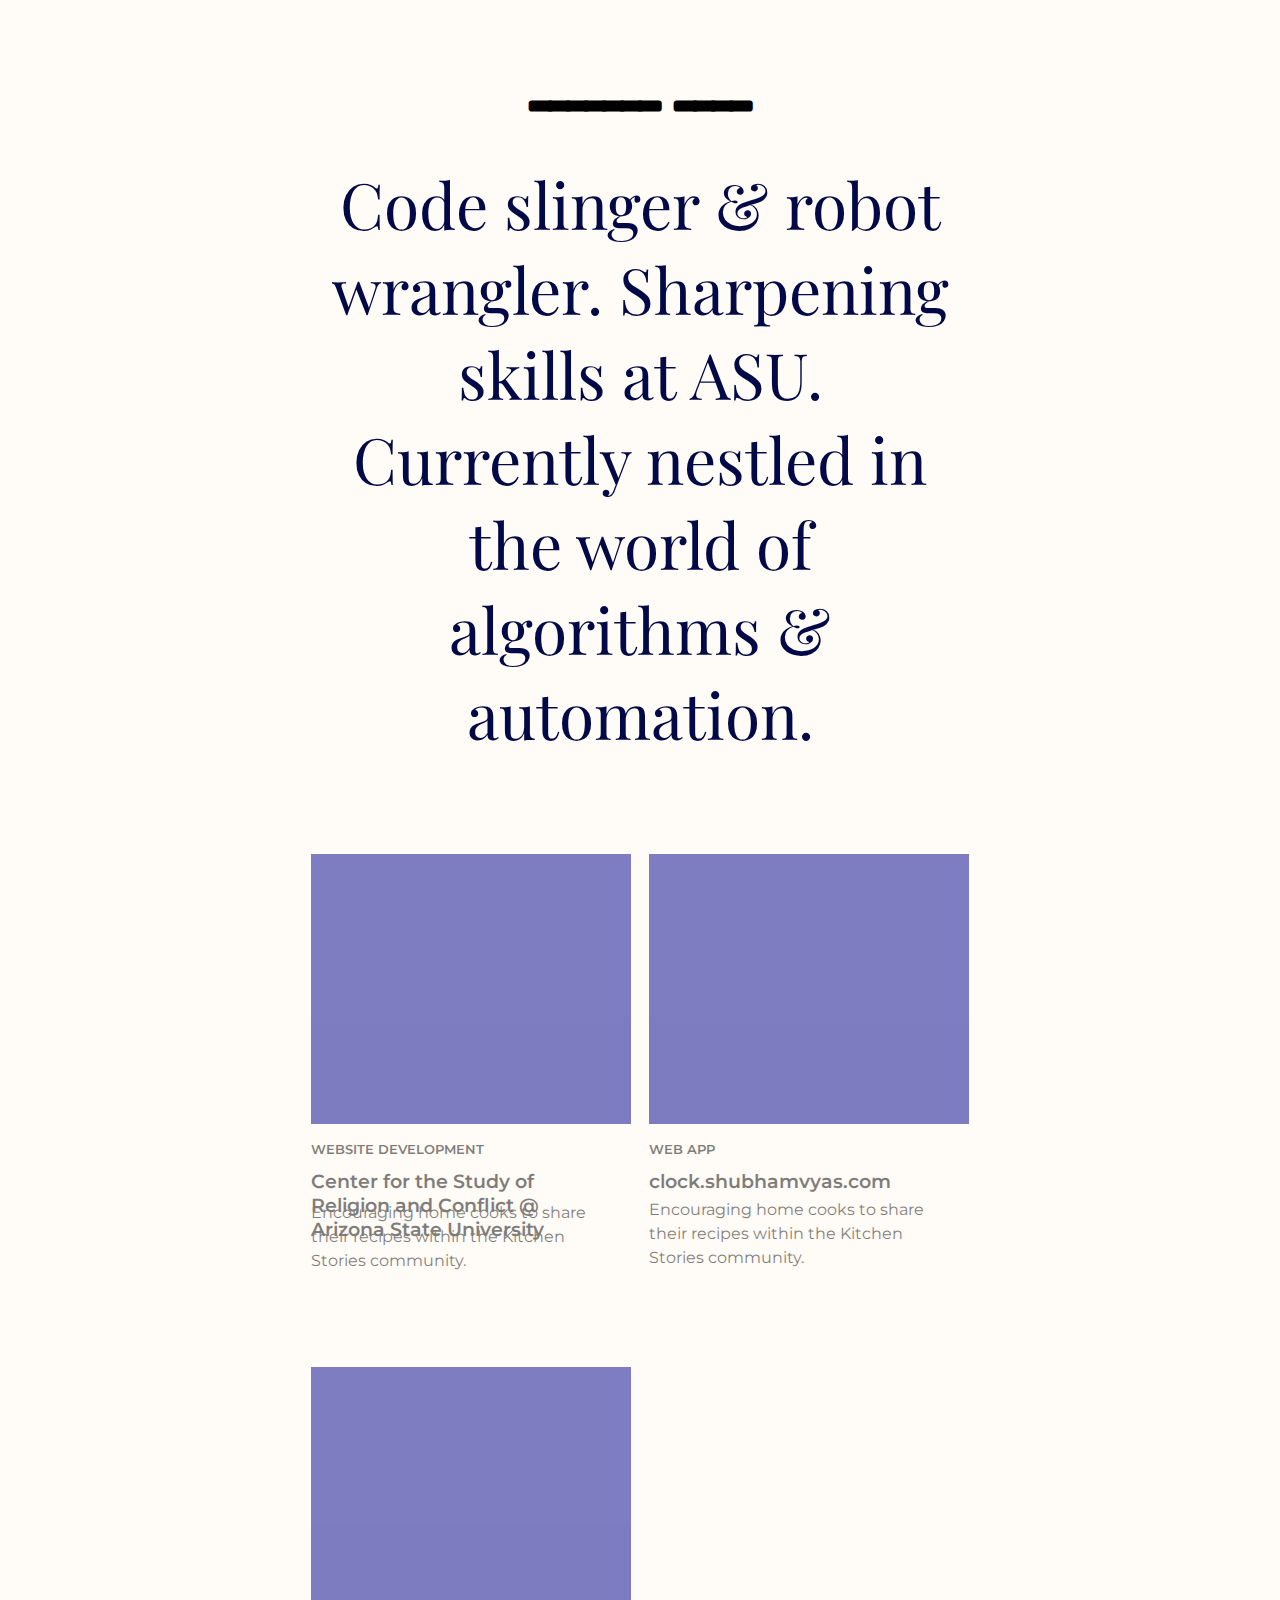
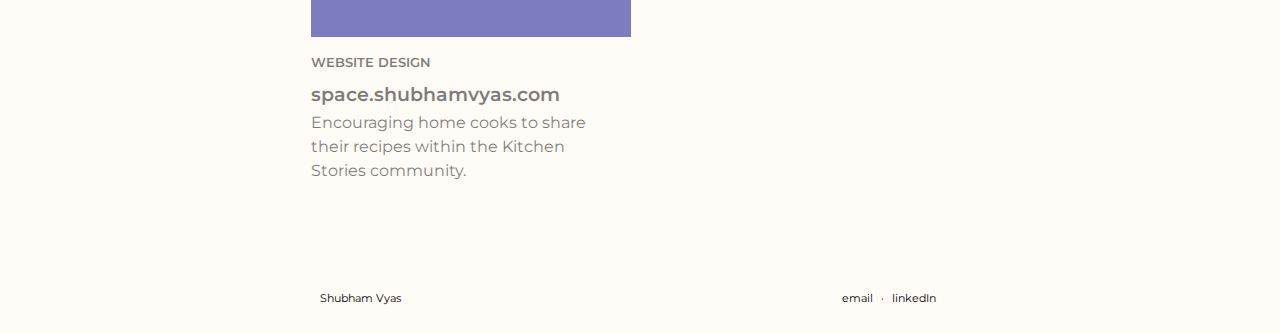
==== commit b972b609: "cards added | links updated | projects added" ====
--- a/index.html
+++ b/index.html
@@ -1,210 +1,180 @@
 <!DOCTYPE html>
 <html lang="en">
-    <head>
-        <meta charset="UTF-8" />
-        <meta http-equiv="X-UA-Compatible" content="IE=edge" />
-        <meta name="viewport" content="width=device-width, initial-scale=1.0" />
-        <link rel="stylesheet" href="./css/index.css" />
-        <link rel="stylesheet" href="https://cdnjs.cloudflare.com/ajax/libs/animate.css/4.1.1/animate.min.css" />
-        <link rel="preconnect" href="https://fonts.googleapis.com" />
-        <link rel="preconnect" href="https://fonts.gstatic.com" crossorigin />
-        <link href="https://fonts.googleapis.com/css2?family=Flow+Rounded&family=Montserrat:wght@100;200;400;500;600;700&family=Playfair+Display:ital@0;1&family=Roboto+Mono:ital,wght@0,200;0,500;1,700&display=swap" rel="stylesheet" />
-        <!-- <script src="./js/pingpong.js"></script> -->
-        <title>Document</title>
-        <style>
-            /* Initial CSS styles */
-            .your-element {
-                /* display: block; */
-                opacity: 0.5;
-                transition: opacity 0.3s ease-in-out; /* smooth transition */
-                /* Just adding some styles to visualize the element. You can remove or adjust these */
-                /* width: 100%;
+
+<head>
+  <meta charset="UTF-8" />
+  <meta http-equiv="X-UA-Compatible" content="IE=edge" />
+  <meta name="viewport" content="width=device-width, initial-scale=1.0" />
+  <link rel="stylesheet" href="./css/index.css" />
+  <link rel="stylesheet" href="https://cdnjs.cloudflare.com/ajax/libs/animate.css/4.1.1/animate.min.css" />
+  <link rel="preconnect" href="https://fonts.googleapis.com" />
+  <link rel="preconnect" href="https://fonts.gstatic.com" crossorigin />
+  <link
+    href="https://fonts.googleapis.com/css2?family=Flow+Rounded&family=Montserrat:wght@100;200;400;500;600;700&family=Playfair+Display:ital@0;1&family=Roboto+Mono:ital,wght@0,200;0,500;1,700&display=swap"
+    rel="stylesheet" />
+  <!-- <script src="./js/pingpong.js"></script> -->
+  <title>Document</title>
+  <style>
+    /* Initial CSS styles */
+    .your-element {
+      /* display: block; */
+      opacity: 0.5;
+      transition: opacity 0.3s ease-in-out;
+      /* smooth transition */
+      /* Just adding some styles to visualize the element. You can remove or adjust these */
+      /* width: 100%;
             height: 20vh; */
-                background-color: red;
-                /* margin: 1000px 0; Large margin to ensure scrolling */
-            }
-        </style>
-    </head>
-    <body>
-        <!-- <canvas id="pingPongCanvas"></canvas> -->
+      background-color: red;
+      /* margin: 1000px 0; Large margin to ensure scrolling */
+    }
+  </style>
+</head>
 
-        <!-- <div id="navbar">
+<body>
+  <!-- <canvas id="pingPongCanvas"></canvas> -->
+
+  <!-- <div id="navbar">
     <a href="#home">Home</a>
     <a href="#news">News</a>
     <a href="#contact">Contact</a>
   </div> -->
-<<<<<<< HEAD
-        <div class="header animate__animated animate__headShake">
-            <h1>Shubham Vyas</h1>
-        </div>
-
-        <div class="introduction-container">
-            <div class="introduction-inner animate__animated animate__fadeIn">
-                Code slinger & robot wrangler. Sharpening skills at ASU. Currently nestled in the world of algorithms & automation.
-            </div>
-        </div>
-=======
-  <div class="header">
+  <div class="header animate__animated animate__headShake">
     <h1>Shubham Vyas</h1>
   </div>
-  
+
   <div class="introduction-container">
     <div class="introduction-inner animate__animated animate__fadeIn">
-        Code slinger & robot wrangler.
-        Sharpening skills at ASU 🎓. Currently nestled in the 
-        world of algorithms & automation 🤖.
+      Code slinger & robot wrangler. Sharpening skills at ASU. Currently nestled in the world of algorithms &
+      automation.
     </div>
-</div>
+  </div>
+
+  <div class="projects">
+    <a class="card-anchor" href="https://csrc.asu.edu/" target="_blank">
+      <div class="projects-item animate__fadeInUp animate__animated">
+        <div class="card-image">
+          <!-- <a href="https://shubhamvyas.com"> -->
+          <img
+            src="media/csrc.png"
+            alt="" />
+          <!-- </a> -->
+        </div>
+        <div class="card-category">
+          WEBSITE DEVELOPMENT
+        </div>
+        <div class="card-title">
+          Center for the Study of Religion and Conflict @ Arizona State University
+        </div>
+        <div class="card-blurb">
+          Encouraging home cooks to share their recipes within the Kitchen Stories community.
+        </div>
+      </div>
+    </a>
+    <!-- card end -->
+    <a class="card-anchor" href="https://clock.shubhamvyas.com/" target="_blank">
+      <div class="projects-item animate__fadeInUp animate__animated">
+        <div class="card-image">
+          <div class="card-image">
+            <!-- <a href="https://shubhamvyas.com"> -->
+            <img
+              src="/media/clock.png"
+              alt="" />
+            <!-- </a> -->
+          </div>
+        </div>
+        <div class="card-category">
+          WEB APP
+        </div>
+        <div class="card-title">
+          clock.shubhamvyas.com
+        </div>
+        <div class="card-blurb">
+          Encouraging home cooks to share their recipes within the Kitchen Stories community.
+        </div>
+      </div>
+    </a>
+    <!-- card end -->
+    <a class="card-anchor" href="https://space.shubhamvyas.com/" target="_blank">
+      <div class="projects-item animate__fadeInUp animate__animated">
+        <div class="card-image">
+          <div class="card-image">
+            <!-- <a href="https://shubhamvyas.com"> -->
+            <img
+              src="/media/space.png"
+              alt="" />
+            <!-- </a> -->
+          </div>
+        </div>
+        <div class="card-category">
+          WEBSITE DESIGN
+        </div>
+        <div class="card-title">
+          space.shubhamvyas.com
+        </div>
+        <div class="card-blurb">
+          Encouraging home cooks to share their recipes within the Kitchen Stories community.
+        </div>
+      </div>
+    </a>
+    <!-- card end -->
+  </div>
+
+
 
   </div>
-  <div class="projects">
-    <div class="projects-item animate__fadeInUp animate__animated">
-      <div class="card-image">
-        <!-- <a href="https://shubhamvyas.com"> -->
-          <img src="https://plus.unsplash.com/premium_photo-1682125172457-db4ee420e7d2?auto=format&fit=crop&q=80&w=1974&ixlib=rb-4.0.3&ixid=M3wxMjA3fDB8MHxwaG90by1wYWdlfHx8fGVufDB8fHx8fA%3D%3D" alt="">
-        <!-- </a> -->
-      </div>
-      <div class="card-category">
-        PRODUCT DESIGN
-      </div>
-      <div class="card-title">
-        recipe creation tool
-      </div>
-      <div class="card-blurb">
-        Encouraging home cooks to share their recipes within the Kitchen Stories community.
-      </div>
-    </div>
 
-    <div class="projects-item animate__fadeInUp animate__animated">
-      <div class="card-image">
-        <div class="card-image">
-          <!-- <a href="https://shubhamvyas.com"> -->
-            <img src="https://images.unsplash.com/photo-1526920929362-5b26677c148c?auto=format&fit=crop&q=80&w=2076&ixlib=rb-4.0.3&ixid=M3wxMjA3fDB8MHxwaG90by1wYWdlfHx8fGVufDB8fHx8fA%3D%3D" alt="">
-          <!-- </a> -->
-        </div>
-      </div>
-      <div class="card-category">
-        PRODUCT DESIGN
-      </div>
-      <div class="card-title">
-        recipe creation tool
-      </div>
-      <div class="card-blurb">
-        Encouraging home cooks to share their recipes within the Kitchen Stories community.
-      </div>
-    </div>
-    
-    
-    </div>
-    
-  </div>
-  
   <div class="footer">
     <div class="name">
-      <a href="shubhamvyas.com">Shubham Vyas</a>
+      <a href="https://shubhamvyas.com">Shubham Vyas</a>
     </div>
     <div class="social">
-      <a href="">email</a> 
+      <a href="mailto:svyas10@asu.com" target="_blank">email</a>
       <span> · </span>
-      <a href="">linkedIn</a>
+      <a href="https://www.linkedin.com/in/vyashubham/" target="_blank">linkedIn</a>
     </div>
   </div>
-  
->>>>>>> parent of c672eb2 (HTML structure added to enable links in cards.)
+</body>
+<script>
+  // When the user scrolls down 20px from the top of the document, slide down the navbar
+  window.onscroll = function () {
+    scrollFunction();
+  };
 
-        <div class="projects">
-            <a class="card-anchor" href="">
-                <div class="projects-item animate__fadeInUp animate__animated">
-                    <div class="card-image">
-                        <!-- <a href="https://shubhamvyas.com"> -->
-                        <img src="https://plus.unsplash.com/premium_photo-1682125172457-db4ee420e7d2?auto=format&fit=crop&q=80&w=1974&ixlib=rb-4.0.3&ixid=M3wxMjA3fDB8MHxwaG90by1wYWdlfHx8fGVufDB8fHx8fA%3D%3D" alt="" />
-                        <!-- </a> -->
-                    </div>
-                    <div class="card-category">
-                        PRODUCT DESIGN
-                    </div>
-                    <div class="card-title">
-                        recipe creation tool
-                    </div>
-                    <div class="card-blurb">
-                        Encouraging home cooks to share their recipes within the Kitchen Stories community.
-                    </div>
-                </div>
-            </a>
-            <a class="card-anchor" href="">
-                <div class="projects-item animate__fadeInUp animate__animated">
-                    <div class="card-image">
-                        <div class="card-image">
-                            <!-- <a href="https://shubhamvyas.com"> -->
-                            <img src="https://images.unsplash.com/photo-1526920929362-5b26677c148c?auto=format&fit=crop&q=80&w=2076&ixlib=rb-4.0.3&ixid=M3wxMjA3fDB8MHxwaG90by1wYWdlfHx8fGVufDB8fHx8fA%3D%3D" alt="" />
-                            <!-- </a> -->
-                        </div>
-                    </div>
-                    <div class="card-category">
-                        PRODUCT DESIGN
-                    </div>
-                    <div class="card-title">
-                        recipe creation tool
-                    </div>
-                    <div class="card-blurb">
-                        Encouraging home cooks to share their recipes within the Kitchen Stories community.
-                    </div>
-                </div>
-            </a>
-            
-        </div>
+  function scrollFunction() {
+    if (document.body.scrollTop > 20 || document.documentElement.scrollTop > 20) {
+      document.getElementById("navbar").style.top = "0";
+    } else {
+      document.getElementById("navbar").style.top = "-50px";
+    }
+  }
 
-        <div class="footer">
-            <div class="name">
-                <a href="https://shubhamvyas.com">Shubham Vyas</a>
-            </div>
-            <div class="social">
-                <a href="mailto:svyas10@asu.com" target="_blank">email</a>
-                <span> · </span>
-                <a href="https://www.linkedin.com/in/vyashubham/" target="_blank">linkedIn</a>
-            </div>
-        </div>
-    </body>
-    <script>
-        // When the user scrolls down 20px from the top of the document, slide down the navbar
-        window.onscroll = function () {
-            scrollFunction();
-        };
+  // ... your existing scripts ...
+  const elements = document.querySelectorAll(".projects > *:nth-child(odd), .projects > *:nth-child(even)");
 
-        function scrollFunction() {
-            if (document.body.scrollTop > 20 || document.documentElement.scrollTop > 20) {
-                document.getElementById("navbar").style.top = "0";
-            } else {
-                document.getElementById("navbar").style.top = "-50px";
-            }
-        }
+  const isInViewport = (elem) => {
+    const bounding = elem.getBoundingClientRect();
+    return (
+      bounding.top + bounding.height / 2 >= 0 &&
+      bounding.left + bounding.width / 2 >= 0 &&
+      bounding.bottom - bounding.height / 2 <= (window.innerHeight || document.documentElement.clientHeight) &&
+      bounding.right - bounding.width / 2 <= (window.innerWidth || document.documentElement.clientWidth)
+    );
+  };
 
-        // ... your existing scripts ...
-        const elements = document.querySelectorAll(".projects > *:nth-child(odd), .projects > *:nth-child(even)");
+  const checkOpacity = () => {
+    elements.forEach((element) => {
+      if (isInViewport(element)) {
+        element.style.opacity = "1";
+      } else {
+        element.style.opacity = "0.5";
+      }
+    });
+  };
 
-        const isInViewport = (elem) => {
-            const bounding = elem.getBoundingClientRect();
-            return (
-                bounding.top + bounding.height / 2 >= 0 &&
-                bounding.left + bounding.width / 2 >= 0 &&
-                bounding.bottom - bounding.height / 2 <= (window.innerHeight || document.documentElement.clientHeight) &&
-                bounding.right - bounding.width / 2 <= (window.innerWidth || document.documentElement.clientWidth)
-            );
-        };
+  window.addEventListener("scroll", checkOpacity);
 
-        const checkOpacity = () => {
-            elements.forEach((element) => {
-                if (isInViewport(element)) {
-                    element.style.opacity = "1";
-                } else {
-                    element.style.opacity = "0.5";
-                }
-            });
-        };
+  // Initial check
+  document.addEventListener("DOMContentLoaded", checkOpacity);
+</script>
 
-        window.addEventListener("scroll", checkOpacity);
-
-        // Initial check
-        document.addEventListener("DOMContentLoaded", checkOpacity);
-    </script>
-</html>
+</html>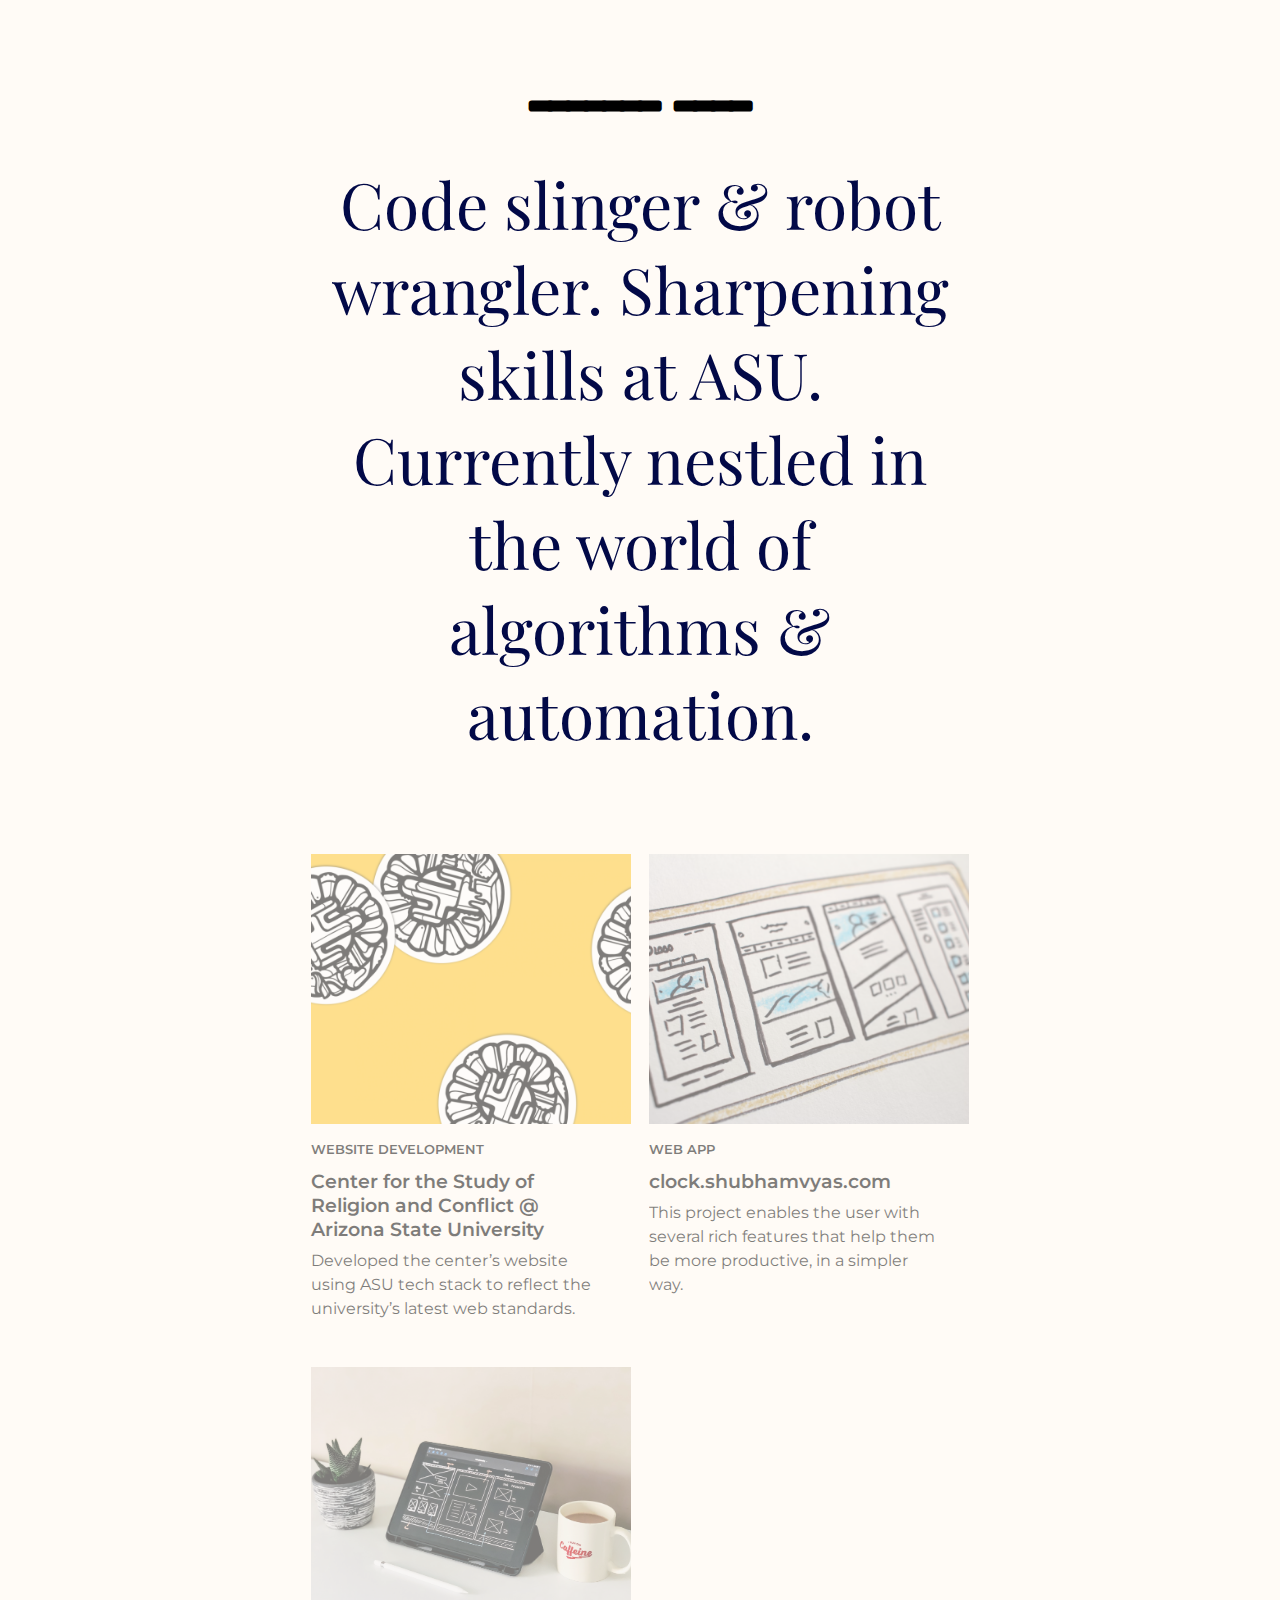
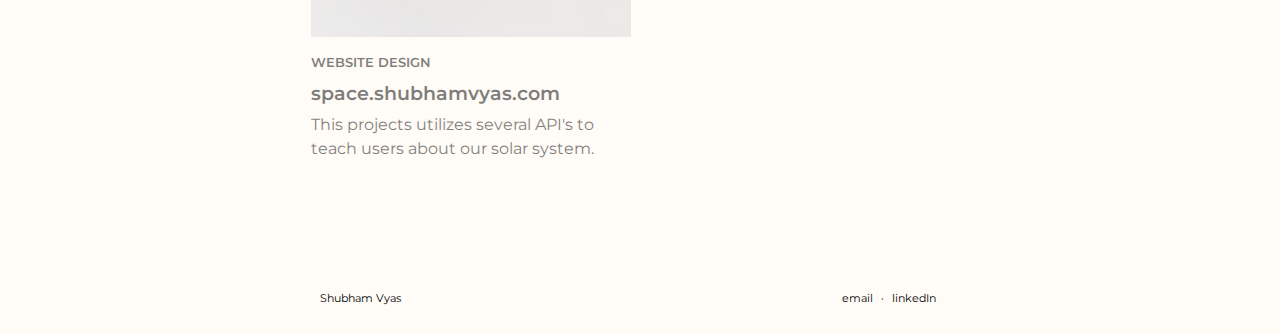
==== commit 5b4482db: "fixed responsiveness bugs | overfow, and cardfade animation" ====
--- a/index.html
+++ b/index.html
@@ -66,7 +66,7 @@
           Center for the Study of Religion and Conflict @ Arizona State University
         </div>
         <div class="card-blurb">
-          Encouraging home cooks to share their recipes within the Kitchen Stories community.
+          Developed the center’s website using ASU tech stack to reflect the university’s latest web standards.
         </div>
       </div>
     </a>
@@ -89,7 +89,7 @@
           clock.shubhamvyas.com
         </div>
         <div class="card-blurb">
-          Encouraging home cooks to share their recipes within the Kitchen Stories community.
+          This project enables the user with several rich features that help them be more productive, in a simpler way.
         </div>
       </div>
     </a>
@@ -112,7 +112,7 @@
           space.shubhamvyas.com
         </div>
         <div class="card-blurb">
-          Encouraging home cooks to share their recipes within the Kitchen Stories community.
+         This projects utilizes several API's to teach users about our solar system.
         </div>
       </div>
     </a>
--- a/css/index.css
+++ b/css/index.css
@@ -70,7 +70,7 @@
   gap: 2vh; }
 
 /* Grid items - odd ones */
-.projects > * {
+.projects > *:nth-child(odd) {
   grid-column: 2;
   height: 90%;
   display: flex;
@@ -115,7 +115,7 @@
   font-size: .8rem; }
 
 .card-title {
-  height: 5%;
+  min-height: 5%;
   width: 90%;
   font-weight: 600;
   font-size: 1.2rem; }
@@ -169,7 +169,8 @@
 
 @media (max-height: 680px), screen and (orientation: portrait) {
   body {
-    width: 90vw; }
+    width: 90vw;
+    overflow-x: hidden !important; }
 
   .header {
     font-size: .7rem;
@@ -180,11 +181,17 @@
     gap: 1px; }
 
   .introduction-inner {
+    width: 80%;
     grid-column: 1/5;
     font-size: 2rem;
     text-align: left; }
 
-  .projects-item {
+  /* Grid items - odd ones */
+  .projects > *:nth-child(odd) {
+    grid-column: 1/5 !important; }
+
+  /* Grid items - even ones */
+  .projects > *:nth-child(even) {
     grid-column: 1/5 !important; }
 
   .footer {
